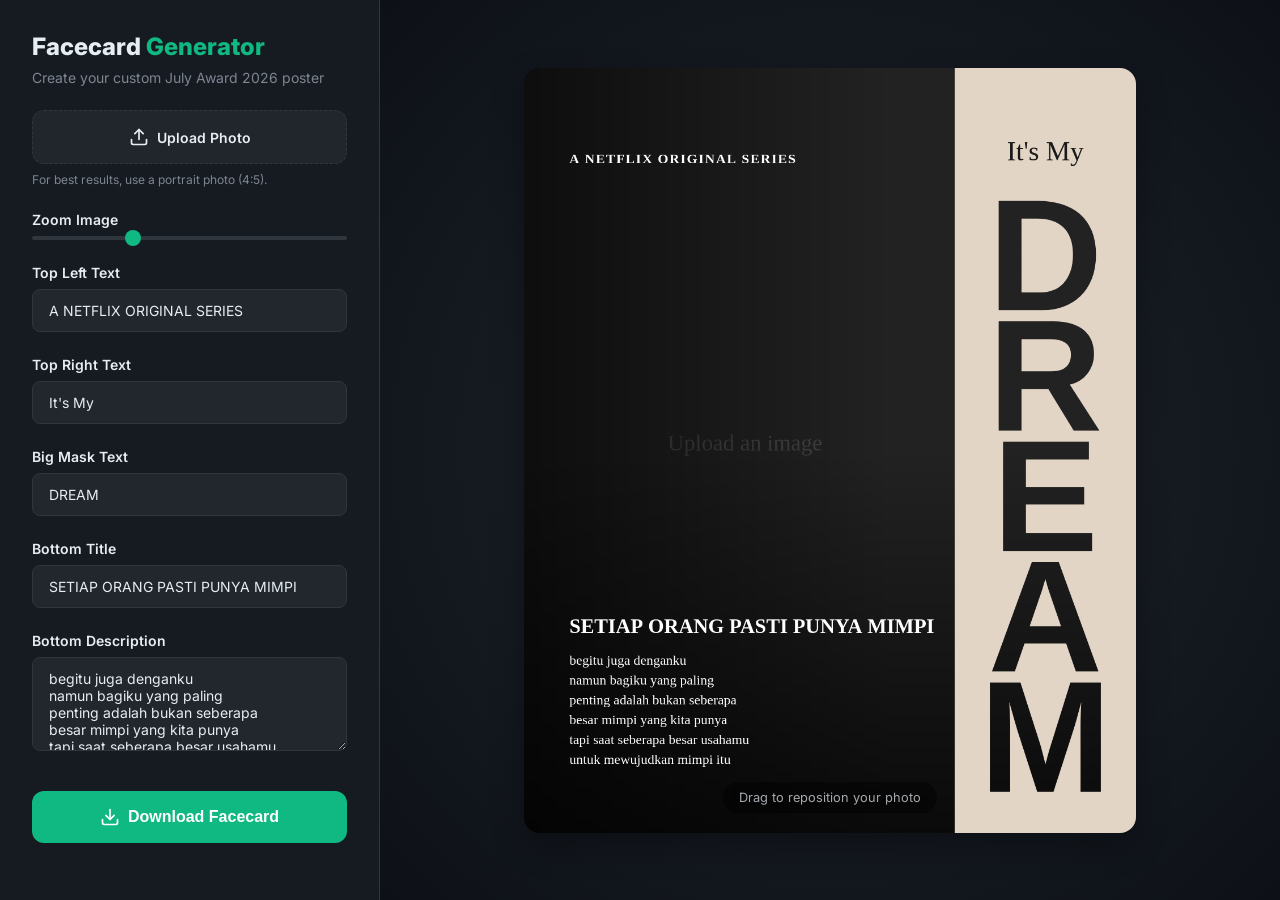
==== index.html @ baae3c75 "Add files via upload" ====
<!DOCTYPE html>
<html lang="en">
<head>
    <meta charset="UTF-8">
    <meta name="viewport" content="width=device-width, initial-scale=1.0">
    <title>July Award 2026 - Facecard Generator</title>
    <link href="https://fonts.googleapis.com/css2?family=Inter:wght@400;500;700;800;900&display=swap" rel="stylesheet">
    <link rel="stylesheet" href="style.css">
</head>
<body>
    <div class="app-container">
        <!-- Sidebar Controls -->
        <aside class="sidebar">
            <div class="brand">
                <h1>Facecard <span>Generator</span></h1>
                <p>Create your custom July Award 2026 poster</p>
            </div>

            <div class="control-group">
                <label for="image-upload" class="upload-btn">
                    <svg xmlns="http://www.w3.org/2000/svg" width="20" height="20" viewBox="0 0 24 24" fill="none" stroke="currentColor" stroke-width="2" stroke-linecap="round" stroke-linejoin="round"><path d="M21 15v4a2 2 0 0 1-2 2H5a2 2 0 0 1-2-2v-4"></path><polyline points="17 8 12 3 7 8"></polyline><line x1="12" y1="3" x2="12" y2="15"></line></svg>
                    Upload Photo
                </label>
                <input type="file" id="image-upload" accept="image/jpeg, image/png, image/webp" hidden>
                <p class="help-text">For best results, use a portrait photo (4:5).</p>
            </div>

            <div class="control-group">
                <label for="zoom-slider">Zoom Image</label>
                <input type="range" id="zoom-slider" min="0.1" max="3" step="0.01" value="1">
            </div>

            <div class="control-group">
                <label for="top-left-text">Top Left Text</label>
                <input type="text" id="top-left-text" value="A NETFLIX ORIGINAL SERIES">
            </div>

            <div class="control-group">
                <label for="top-right-text">Top Right Text</label>
                <input type="text" id="top-right-text" value="It's My">
            </div>

            <div class="control-group">
                <label for="big-text">Big Mask Text</label>
                <input type="text" id="big-text" value="DREAM">
            </div>

            <div class="control-group">
                <label for="bottom-title">Bottom Title</label>
                <input type="text" id="bottom-title" value="SETIAP ORANG PASTI PUNYA MIMPI">
            </div>

            <div class="control-group">
                <label for="bottom-body">Bottom Description</label>
                <textarea id="bottom-body" rows="4">begitu juga denganku
namun bagiku yang paling
penting adalah bukan seberapa
besar mimpi yang kita punya
tapi saat seberapa besar usahamu
untuk mewujudkan mimpi itu</textarea>
            </div>

            <button id="download-btn" class="primary-btn">
                <svg xmlns="http://www.w3.org/2000/svg" width="20" height="20" viewBox="0 0 24 24" fill="none" stroke="currentColor" stroke-width="2" stroke-linecap="round" stroke-linejoin="round"><path d="M21 15v4a2 2 0 0 1-2 2H5a2 2 0 0 1-2-2v-4"></path><polyline points="7 10 12 15 17 10"></polyline><line x1="12" y1="15" x2="12" y2="3"></line></svg>
                Download Facecard
            </button>
        </aside>

        <!-- Main Preview Area -->
        <main class="preview-area">
            <div class="canvas-container">
                <canvas id="facecard-canvas" width="1080" height="1350"></canvas>
                <div class="canvas-overlay-hint">Drag to reposition your photo</div>
            </div>
        </main>
    </div>

    <script src="script.js"></script>
</body>
</html>
---- style.css ----
:root {
    --bg-color: #0d1117;
    --surface-color: #161b22;
    --surface-border: #30363d;
    --text-primary: #e6edf3;
    --text-secondary: #7d8590;
    --brand-color: #10b981; /* A nice vibrant green */
    --brand-hover: #059669;
    --radius-md: 12px;
    --radius-lg: 16px;
    --shadow-subtle: 0 4px 12px rgba(0,0,0,0.1);
    --shadow-strong: 0 12px 32px rgba(0,0,0,0.3);
}

* {
    box-sizing: border-box;
    margin: 0;
    padding: 0;
}

body {
    font-family: 'Inter', sans-serif;
    background-color: var(--bg-color);
    color: var(--text-primary);
    min-height: 100vh;
    display: flex;
    justify-content: center;
}

.app-container {
    display: flex;
    flex-direction: column;
    width: 100%;
    max-width: 1400px;
}

@media (min-width: 1024px) {
    .app-container {
        flex-direction: row;
        height: 100vh;
    }
}

/* Sidebar Styling */
.sidebar {
    background-color: var(--surface-color);
    border-right: 1px solid var(--surface-border);
    padding: 2rem;
    display: flex;
    flex-direction: column;
    gap: 1.5rem;
    overflow-y: auto;
    width: 100%;
}

@media (min-width: 1024px) {
    .sidebar {
        width: 380px;
        flex-shrink: 0;
    }
}

.brand h1 {
    font-size: 1.5rem;
    font-weight: 800;
    margin-bottom: 0.5rem;
}

.brand span {
    color: var(--brand-color);
}

.brand p {
    color: var(--text-secondary);
    font-size: 0.875rem;
}

.control-group {
    display: flex;
    flex-direction: column;
    gap: 0.5rem;
}

label {
    font-size: 0.875rem;
    font-weight: 600;
    color: var(--text-primary);
}

.help-text {
    font-size: 0.75rem;
    color: var(--text-secondary);
}

/* Form Inputs */
input[type="text"], textarea {
    background-color: rgba(255, 255, 255, 0.05);
    border: 1px solid var(--surface-border);
    color: var(--text-primary);
    border-radius: 8px;
    padding: 0.75rem 1rem;
    font-family: 'Inter', sans-serif;
    font-size: 0.875rem;
    transition: all 0.2s ease;
}

input[type="text"]:focus, textarea:focus {
    outline: none;
    border-color: var(--brand-color);
    background-color: rgba(255, 255, 255, 0.1);
    box-shadow: 0 0 0 3px rgba(16, 185, 129, 0.2);
}

textarea {
    resize: vertical;
}

/* Range Slider */
input[type="range"] {
    -webkit-appearance: none;
    width: 100%;
    background: transparent;
}

input[type="range"]::-webkit-slider-thumb {
    -webkit-appearance: none;
    height: 16px;
    width: 16px;
    border-radius: 50%;
    background: var(--brand-color);
    cursor: pointer;
    margin-top: -6px;
}

input[type="range"]::-webkit-slider-runnable-track {
    width: 100%;
    height: 4px;
    cursor: pointer;
    background: var(--surface-border);
    border-radius: 2px;
}

/* Buttons */
.upload-btn {
    display: inline-flex;
    align-items: center;
    justify-content: center;
    gap: 0.5rem;
    background-color: rgba(255,255,255,0.05);
    border: 1px dashed var(--surface-border);
    border-radius: var(--radius-md);
    padding: 1rem;
    cursor: pointer;
    transition: all 0.2s ease;
    text-align: center;
}

.upload-btn:hover {
    background-color: rgba(255,255,255,0.08);
    border-color: var(--text-secondary);
}

.primary-btn {
    display: inline-flex;
    align-items: center;
    justify-content: center;
    gap: 0.5rem;
    background-color: var(--brand-color);
    color: #fff;
    border: none;
    border-radius: var(--radius-md);
    padding: 1rem;
    font-weight: 700;
    font-size: 1rem;
    cursor: pointer;
    transition: all 0.2s ease;
    margin-top: 1rem;
}

.primary-btn:hover {
    background-color: var(--brand-hover);
    transform: translateY(-2px);
    box-shadow: 0 4px 12px rgba(16, 185, 129, 0.3);
}

.primary-btn:active {
    transform: translateY(0);
}

/* Main Preview Area */
.preview-area {
    flex: 1;
    display: flex;
    align-items: center;
    justify-content: center;
    padding: 2rem;
    background: radial-gradient(circle at center, #1f242c 0%, var(--bg-color) 100%);
    overflow: hidden;
}

.canvas-container {
    position: relative;
    max-width: 100%;
    max-height: 100%;
    display: flex;
    justify-content: center;
    align-items: center;
    box-shadow: var(--shadow-strong);
    border-radius: var(--radius-lg);
    overflow: hidden;
    background-color: #000;
}

canvas {
    max-width: 100%;
    max-height: 85vh;
    object-fit: contain;
    cursor: grab;
    transition: transform 0.1s ease-out;
}

canvas:active {
    cursor: grabbing;
}

.canvas-overlay-hint {
    position: absolute;
    bottom: 20px;
    left: 50%;
    transform: translateX(-50%);
    background: rgba(0, 0, 0, 0.6);
    backdrop-filter: blur(4px);
    padding: 8px 16px;
    border-radius: 20px;
    font-size: 0.8rem;
    pointer-events: none;
    opacity: 0.7;
}
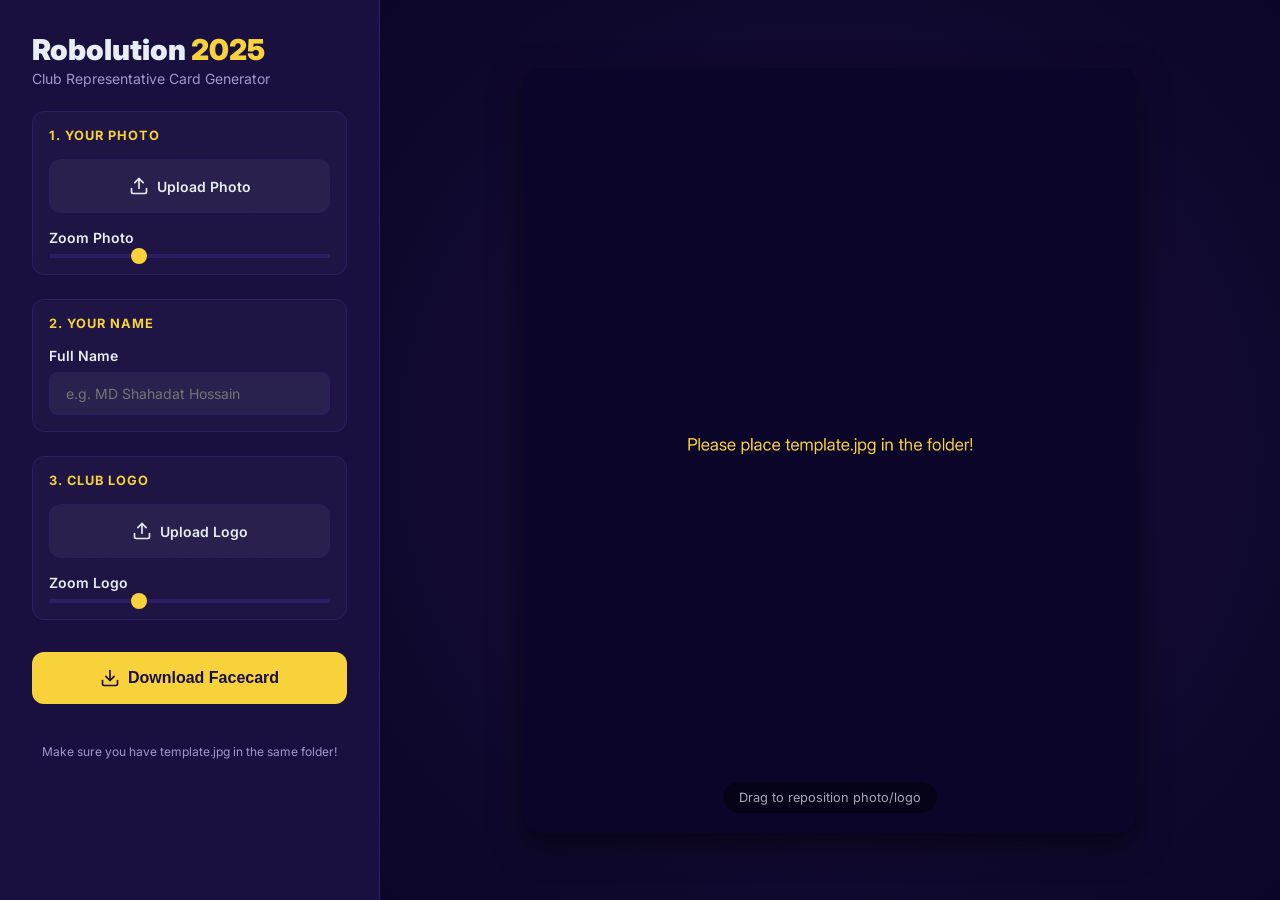
==== commit 9081b602: "Add files via upload" ====
--- a/index.html
+++ b/index.html
@@ -3,7 +3,7 @@
 <head>
     <meta charset="UTF-8">
     <meta name="viewport" content="width=device-width, initial-scale=1.0">
-    <title>July Award 2026 - Facecard Generator</title>
+    <title>Robolution 2025 - Facecard Generator</title>
     <link href="https://fonts.googleapis.com/css2?family=Inter:wght@400;500;700;800;900&display=swap" rel="stylesheet">
     <link rel="stylesheet" href="style.css">
 </head>
@@ -12,65 +12,61 @@
         <!-- Sidebar Controls -->
         <aside class="sidebar">
             <div class="brand">
-                <h1>Facecard <span>Generator</span></h1>
-                <p>Create your custom July Award 2026 poster</p>
+                <h1>Robolution <span>2025</span></h1>
+                <p>Club Representative Card Generator</p>
             </div>
 
-            <div class="control-group">
-                <label for="image-upload" class="upload-btn">
-                    <svg xmlns="http://www.w3.org/2000/svg" width="20" height="20" viewBox="0 0 24 24" fill="none" stroke="currentColor" stroke-width="2" stroke-linecap="round" stroke-linejoin="round"><path d="M21 15v4a2 2 0 0 1-2 2H5a2 2 0 0 1-2-2v-4"></path><polyline points="17 8 12 3 7 8"></polyline><line x1="12" y1="3" x2="12" y2="15"></line></svg>
-                    Upload Photo
-                </label>
-                <input type="file" id="image-upload" accept="image/jpeg, image/png, image/webp" hidden>
-                <p class="help-text">For best results, use a portrait photo (4:5).</p>
+            <div class="control-section">
+                <h3>1. Your Photo</h3>
+                <div class="control-group">
+                    <label for="image-upload" class="upload-btn">
+                        <svg xmlns="http://www.w3.org/2000/svg" width="20" height="20" viewBox="0 0 24 24" fill="none" stroke="currentColor" stroke-width="2" stroke-linecap="round" stroke-linejoin="round"><path d="M21 15v4a2 2 0 0 1-2 2H5a2 2 0 0 1-2-2v-4"></path><polyline points="17 8 12 3 7 8"></polyline><line x1="12" y1="3" x2="12" y2="15"></line></svg>
+                        Upload Photo
+                    </label>
+                    <input type="file" id="image-upload" accept="image/jpeg, image/png, image/webp" hidden>
+                </div>
+                <div class="control-group">
+                    <label for="zoom-slider">Zoom Photo</label>
+                    <input type="range" id="zoom-slider" min="0.1" max="3" step="0.01" value="1">
+                </div>
             </div>
 
-            <div class="control-group">
-                <label for="zoom-slider">Zoom Image</label>
-                <input type="range" id="zoom-slider" min="0.1" max="3" step="0.01" value="1">
+            <div class="control-section">
+                <h3>2. Your Name</h3>
+                <div class="control-group">
+                    <label for="user-name">Full Name</label>
+                    <input type="text" id="user-name" placeholder="e.g. MD Shahadat Hossain">
+                </div>
             </div>
 
-            <div class="control-group">
-                <label for="top-left-text">Top Left Text</label>
-                <input type="text" id="top-left-text" value="A NETFLIX ORIGINAL SERIES">
-            </div>
-
-            <div class="control-group">
-                <label for="top-right-text">Top Right Text</label>
-                <input type="text" id="top-right-text" value="It's My">
-            </div>
-
-            <div class="control-group">
-                <label for="big-text">Big Mask Text</label>
-                <input type="text" id="big-text" value="DREAM">
-            </div>
-
-            <div class="control-group">
-                <label for="bottom-title">Bottom Title</label>
-                <input type="text" id="bottom-title" value="SETIAP ORANG PASTI PUNYA MIMPI">
-            </div>
-
-            <div class="control-group">
-                <label for="bottom-body">Bottom Description</label>
-                <textarea id="bottom-body" rows="4">begitu juga denganku
-namun bagiku yang paling
-penting adalah bukan seberapa
-besar mimpi yang kita punya
-tapi saat seberapa besar usahamu
-untuk mewujudkan mimpi itu</textarea>
+            <div class="control-section">
+                <h3>3. Club Logo</h3>
+                <div class="control-group">
+                    <label for="logo-upload" class="upload-btn">
+                        <svg xmlns="http://www.w3.org/2000/svg" width="20" height="20" viewBox="0 0 24 24" fill="none" stroke="currentColor" stroke-width="2" stroke-linecap="round" stroke-linejoin="round"><path d="M21 15v4a2 2 0 0 1-2 2H5a2 2 0 0 1-2-2v-4"></path><polyline points="17 8 12 3 7 8"></polyline><line x1="12" y1="3" x2="12" y2="15"></line></svg>
+                        Upload Logo
+                    </label>
+                    <input type="file" id="logo-upload" accept="image/jpeg, image/png, image/webp" hidden>
+                </div>
+                <div class="control-group">
+                    <label for="logo-zoom-slider">Zoom Logo</label>
+                    <input type="range" id="logo-zoom-slider" min="0.1" max="3" step="0.01" value="1">
+                </div>
             </div>
 
             <button id="download-btn" class="primary-btn">
                 <svg xmlns="http://www.w3.org/2000/svg" width="20" height="20" viewBox="0 0 24 24" fill="none" stroke="currentColor" stroke-width="2" stroke-linecap="round" stroke-linejoin="round"><path d="M21 15v4a2 2 0 0 1-2 2H5a2 2 0 0 1-2-2v-4"></path><polyline points="7 10 12 15 17 10"></polyline><line x1="12" y1="15" x2="12" y2="3"></line></svg>
                 Download Facecard
             </button>
+            <p class="help-text" style="margin-top: 1rem; text-align: center;">Make sure you have template.jpg in the same folder!</p>
         </aside>
 
         <!-- Main Preview Area -->
         <main class="preview-area">
             <div class="canvas-container">
                 <canvas id="facecard-canvas" width="1080" height="1350"></canvas>
-                <div class="canvas-overlay-hint">Drag to reposition your photo</div>
+                <div class="canvas-overlay-hint">Drag to reposition photo/logo</div>
+                <div id="active-layer-indicator" class="active-layer-indicator">Moving: Photo</div>
             </div>
         </main>
     </div>
--- a/style.css
+++ b/style.css
@@ -1,15 +1,16 @@
 :root {
-    --bg-color: #0d1117;
-    --surface-color: #161b22;
-    --surface-border: #30363d;
+    --bg-color: #0b0629;
+    --surface-color: #1a1040;
+    --surface-border: #2d1d66;
     --text-primary: #e6edf3;
-    --text-secondary: #7d8590;
-    --brand-color: #10b981; /* A nice vibrant green */
-    --brand-hover: #059669;
+    --text-secondary: #a395cf;
+    --brand-color: #f7d23a; /* Robolution yellow */
+    --brand-hover: #e5b922;
+    --brand-text: #1a1040; /* Dark text for yellow button */
     --radius-md: 12px;
     --radius-lg: 16px;
-    --shadow-subtle: 0 4px 12px rgba(0,0,0,0.1);
-    --shadow-strong: 0 12px 32px rgba(0,0,0,0.3);
+    --shadow-subtle: 0 4px 12px rgba(0,0,0,0.2);
+    --shadow-strong: 0 12px 32px rgba(0,0,0,0.5);
 }
 
 * {
@@ -61,9 +62,9 @@
 }
 
 .brand h1 {
-    font-size: 1.5rem;
-    font-weight: 800;
-    margin-bottom: 0.5rem;
+    font-size: 1.8rem;
+    font-weight: 900;
+    margin-bottom: 0.2rem;
 }
 
 .brand span {
@@ -73,6 +74,23 @@
 .brand p {
     color: var(--text-secondary);
     font-size: 0.875rem;
+}
+
+.control-section {
+    background: rgba(255,255,255,0.02);
+    border: 1px solid var(--surface-border);
+    padding: 1rem;
+    border-radius: var(--radius-md);
+    display: flex;
+    flex-direction: column;
+    gap: 1rem;
+}
+
+.control-section h3 {
+    font-size: 0.8rem;
+    text-transform: uppercase;
+    letter-spacing: 1px;
+    color: var(--brand-color);
 }
 
 .control-group {
@@ -93,7 +111,7 @@
 }
 
 /* Form Inputs */
-input[type="text"], textarea {
+input[type="text"] {
     background-color: rgba(255, 255, 255, 0.05);
     border: 1px solid var(--surface-border);
     color: var(--text-primary);
@@ -104,15 +122,11 @@
     transition: all 0.2s ease;
 }
 
-input[type="text"]:focus, textarea:focus {
+input[type="text"]:focus {
     outline: none;
     border-color: var(--brand-color);
     background-color: rgba(255, 255, 255, 0.1);
-    box-shadow: 0 0 0 3px rgba(16, 185, 129, 0.2);
-}
-
-textarea {
-    resize: vertical;
+    box-shadow: 0 0 0 3px rgba(247, 210, 58, 0.2);
 }
 
 /* Range Slider */
@@ -157,7 +171,7 @@
 
 .upload-btn:hover {
     background-color: rgba(255,255,255,0.08);
-    border-color: var(--text-secondary);
+    border-color: var(--brand-color);
 }
 
 .primary-btn {
@@ -166,21 +180,21 @@
     justify-content: center;
     gap: 0.5rem;
     background-color: var(--brand-color);
-    color: #fff;
+    color: var(--brand-text);
     border: none;
     border-radius: var(--radius-md);
     padding: 1rem;
-    font-weight: 700;
+    font-weight: 800;
     font-size: 1rem;
     cursor: pointer;
     transition: all 0.2s ease;
-    margin-top: 1rem;
+    margin-top: 0.5rem;
 }
 
 .primary-btn:hover {
     background-color: var(--brand-hover);
     transform: translateY(-2px);
-    box-shadow: 0 4px 12px rgba(16, 185, 129, 0.3);
+    box-shadow: 0 4px 15px rgba(247, 210, 58, 0.3);
 }
 
 .primary-btn:active {
@@ -194,8 +208,9 @@
     align-items: center;
     justify-content: center;
     padding: 2rem;
-    background: radial-gradient(circle at center, #1f242c 0%, var(--bg-color) 100%);
+    background: radial-gradient(circle at center, #1b0f3b 0%, var(--bg-color) 100%);
     overflow: hidden;
+    position: relative;
 }
 
 .canvas-container {
@@ -236,3 +251,23 @@
     pointer-events: none;
     opacity: 0.7;
 }
+
+.active-layer-indicator {
+    position: absolute;
+    top: 20px;
+    left: 50%;
+    transform: translateX(-50%);
+    background: var(--brand-color);
+    color: var(--brand-text);
+    padding: 6px 14px;
+    border-radius: 20px;
+    font-size: 0.75rem;
+    font-weight: bold;
+    pointer-events: none;
+    opacity: 0;
+    transition: opacity 0.3s;
+}
+
+.active-layer-indicator.show {
+    opacity: 1;
+}
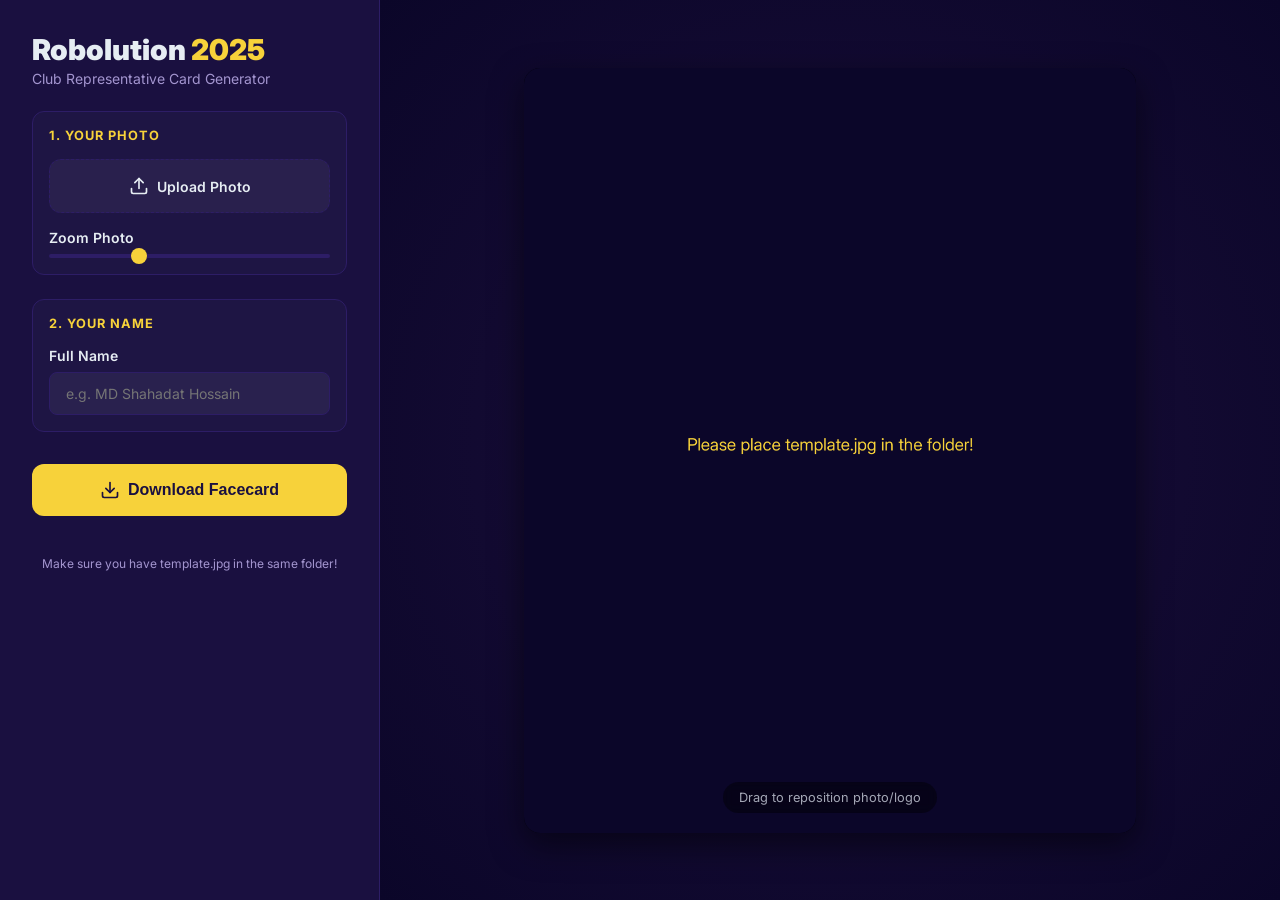
==== commit 640e3372: "Update: Remove logo section, only photo and name" ====
--- a/index.html
+++ b/index.html
@@ -39,21 +39,6 @@
                 </div>
             </div>
 
-            <div class="control-section">
-                <h3>3. Club Logo</h3>
-                <div class="control-group">
-                    <label for="logo-upload" class="upload-btn">
-                        <svg xmlns="http://www.w3.org/2000/svg" width="20" height="20" viewBox="0 0 24 24" fill="none" stroke="currentColor" stroke-width="2" stroke-linecap="round" stroke-linejoin="round"><path d="M21 15v4a2 2 0 0 1-2 2H5a2 2 0 0 1-2-2v-4"></path><polyline points="17 8 12 3 7 8"></polyline><line x1="12" y1="3" x2="12" y2="15"></line></svg>
-                        Upload Logo
-                    </label>
-                    <input type="file" id="logo-upload" accept="image/jpeg, image/png, image/webp" hidden>
-                </div>
-                <div class="control-group">
-                    <label for="logo-zoom-slider">Zoom Logo</label>
-                    <input type="range" id="logo-zoom-slider" min="0.1" max="3" step="0.01" value="1">
-                </div>
-            </div>
-
             <button id="download-btn" class="primary-btn">
                 <svg xmlns="http://www.w3.org/2000/svg" width="20" height="20" viewBox="0 0 24 24" fill="none" stroke="currentColor" stroke-width="2" stroke-linecap="round" stroke-linejoin="round"><path d="M21 15v4a2 2 0 0 1-2 2H5a2 2 0 0 1-2-2v-4"></path><polyline points="7 10 12 15 17 10"></polyline><line x1="12" y1="15" x2="12" y2="3"></line></svg>
                 Download Facecard
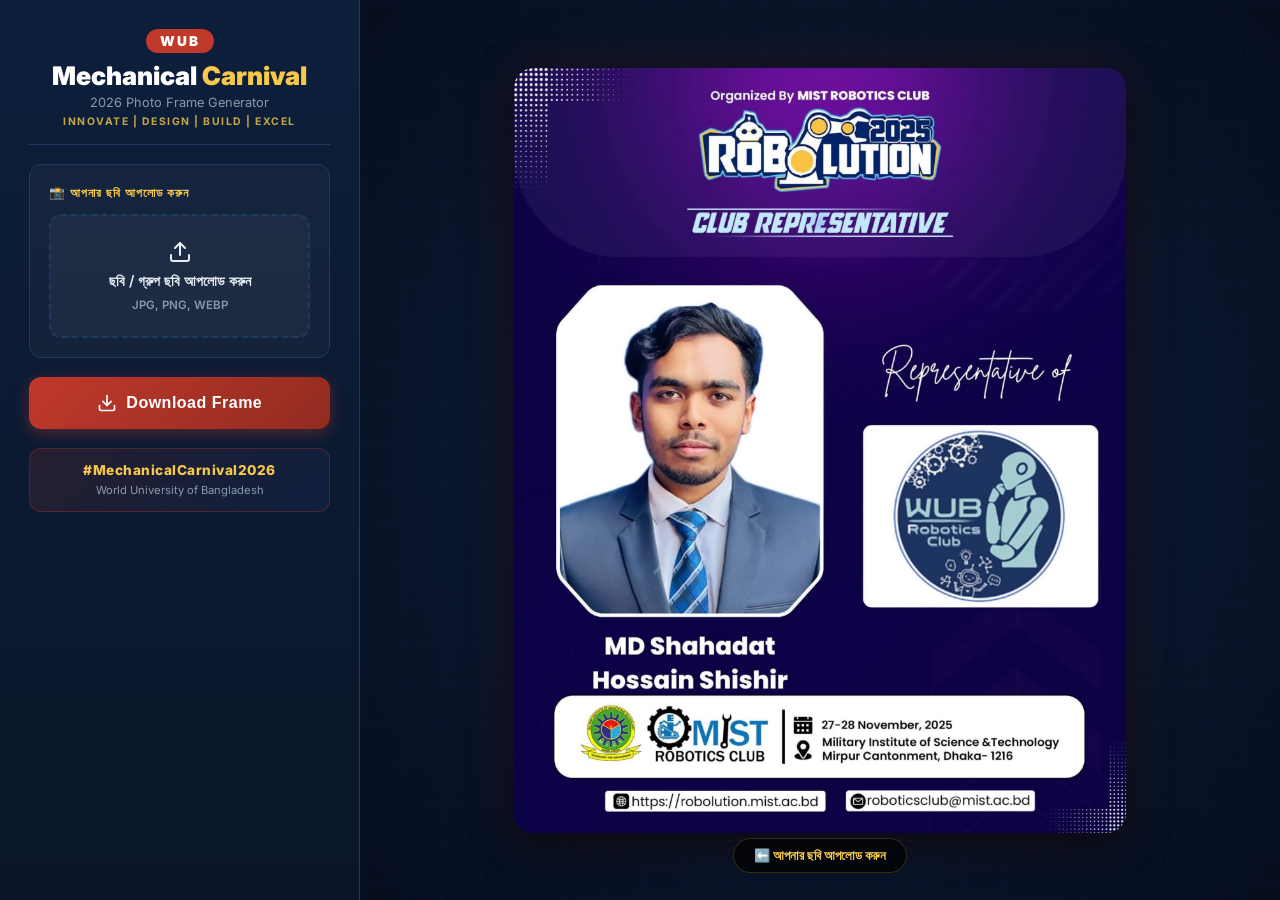
==== commit 88cef314: "Add Mechanical Carnival 2026 photo frame generator" ====
--- a/index.html
+++ b/index.html
@@ -3,8 +3,9 @@
 <head>
     <meta charset="UTF-8">
     <meta name="viewport" content="width=device-width, initial-scale=1.0">
-    <title>Robolution 2025 - Facecard Generator</title>
-    <link href="https://fonts.googleapis.com/css2?family=Inter:wght@400;500;700;800;900&display=swap" rel="stylesheet">
+    <title>Mechanical Carnival 2026 - Photo Frame Generator</title>
+    <meta name="description" content="Create your Mechanical Carnival 2026 photo frame! Upload your photo and share your #MechanicalCarnival2026 moment.">
+    <link href="https://fonts.googleapis.com/css2?family=Inter:wght@400;500;600;700;800;900&display=swap" rel="stylesheet">
     <link rel="stylesheet" href="style.css">
 </head>
 <body>
@@ -12,50 +13,58 @@
         <!-- Sidebar Controls -->
         <aside class="sidebar">
             <div class="brand">
-                <h1>Robolution <span>2025</span></h1>
-                <p>Club Representative Card Generator</p>
+                <div class="brand-badge">WUB</div>
+                <h1>Mechanical <span>Carnival</span></h1>
+                <p class="brand-sub">2026 Photo Frame Generator</p>
+                <p class="brand-tagline">INNOVATE | DESIGN | BUILD | EXCEL</p>
             </div>
 
             <div class="control-section">
-                <h3>1. Your Photo</h3>
+                <h3>📸 আপনার ছবি আপলোড করুন</h3>
                 <div class="control-group">
-                    <label for="image-upload" class="upload-btn">
-                        <svg xmlns="http://www.w3.org/2000/svg" width="20" height="20" viewBox="0 0 24 24" fill="none" stroke="currentColor" stroke-width="2" stroke-linecap="round" stroke-linejoin="round"><path d="M21 15v4a2 2 0 0 1-2 2H5a2 2 0 0 1-2-2v-4"></path><polyline points="17 8 12 3 7 8"></polyline><line x1="12" y1="3" x2="12" y2="15"></line></svg>
-                        Upload Photo
+                    <label for="image-upload" class="upload-btn" id="upload-label">
+                        <svg xmlns="http://www.w3.org/2000/svg" width="24" height="24" viewBox="0 0 24 24" fill="none" stroke="currentColor" stroke-width="2" stroke-linecap="round" stroke-linejoin="round"><path d="M21 15v4a2 2 0 0 1-2 2H5a2 2 0 0 1-2-2v-4"></path><polyline points="17 8 12 3 7 8"></polyline><line x1="12" y1="3" x2="12" y2="15"></line></svg>
+                        <span>ছবি / গ্রুপ ছবি আপলোড করুন</span>
+                        <small>JPG, PNG, WEBP</small>
                     </label>
                     <input type="file" id="image-upload" accept="image/jpeg, image/png, image/webp" hidden>
                 </div>
+            </div>
+
+            <div class="control-section" id="photo-controls" style="display:none;">
+                <h3>🔧 ছবি সাজান</h3>
                 <div class="control-group">
-                    <label for="zoom-slider">Zoom Photo</label>
+                    <label for="zoom-slider">🔍 জুম করুন</label>
                     <input type="range" id="zoom-slider" min="0.1" max="3" step="0.01" value="1">
                 </div>
-            </div>
-
-            <div class="control-section">
-                <h3>2. Your Name</h3>
-                <div class="control-group">
-                    <label for="user-name">Full Name</label>
-                    <input type="text" id="user-name" placeholder="e.g. MD Shahadat Hossain">
+                <div class="drag-hint">
+                    <svg xmlns="http://www.w3.org/2000/svg" width="14" height="14" viewBox="0 0 24 24" fill="none" stroke="currentColor" stroke-width="2"><polyline points="5 9 2 12 5 15"></polyline><polyline points="9 5 12 2 15 5"></polyline><polyline points="15 19 12 22 9 19"></polyline><polyline points="19 9 22 12 19 15"></polyline><line x1="2" y1="12" x2="22" y2="12"></line><line x1="12" y1="2" x2="12" y2="22"></line></svg>
+                    ছবি drag করে সরাতে পারবেন
                 </div>
             </div>
 
             <button id="download-btn" class="primary-btn">
                 <svg xmlns="http://www.w3.org/2000/svg" width="20" height="20" viewBox="0 0 24 24" fill="none" stroke="currentColor" stroke-width="2" stroke-linecap="round" stroke-linejoin="round"><path d="M21 15v4a2 2 0 0 1-2 2H5a2 2 0 0 1-2-2v-4"></path><polyline points="7 10 12 15 17 10"></polyline><line x1="12" y1="15" x2="12" y2="3"></line></svg>
-                Download Facecard
+                Download Frame
             </button>
-            <p class="help-text" style="margin-top: 1rem; text-align: center;">Make sure you have template.jpg in the same folder!</p>
+
+            <div class="share-tag">
+                <p>#MechanicalCarnival2026</p>
+                <small>World University of Bangladesh</small>
+            </div>
         </aside>
 
         <!-- Main Preview Area -->
         <main class="preview-area">
             <div class="canvas-container">
-                <canvas id="facecard-canvas" width="1080" height="1350"></canvas>
-                <div class="canvas-overlay-hint">Drag to reposition photo/logo</div>
-                <div id="active-layer-indicator" class="active-layer-indicator">Moving: Photo</div>
+                <canvas id="facecard-canvas" width="1080" height="1080"></canvas>
+                <div class="canvas-overlay-hint" id="overlay-hint">⬅️ আপনার ছবি আপলোড করুন</div>
+                <div id="active-layer-indicator" class="active-layer-indicator">📸 ছবি সরানো হচ্ছে...</div>
             </div>
         </main>
     </div>
 
+    <script src="frame_data.js"></script>
     <script src="script.js"></script>
 </body>
 </html>
--- a/style.css
+++ b/style.css
@@ -1,16 +1,18 @@
 :root {
-    --bg-color: #0b0629;
-    --surface-color: #1a1040;
-    --surface-border: #2d1d66;
+    --bg-color: #0a1628;
+    --surface-color: #0d1f3c;
+    --surface-border: #1e3a5f;
     --text-primary: #e6edf3;
-    --text-secondary: #a395cf;
-    --brand-color: #f7d23a; /* Robolution yellow */
+    --text-secondary: #8899aa;
+    --brand-red: #c0392b;
+    --brand-dark-blue: #1a2a5e;
+    --brand-blue: #1e3a8a;
+    --brand-gold: #f7c948;
     --brand-hover: #e5b922;
-    --brand-text: #1a1040; /* Dark text for yellow button */
     --radius-md: 12px;
-    --radius-lg: 16px;
-    --shadow-subtle: 0 4px 12px rgba(0,0,0,0.2);
-    --shadow-strong: 0 12px 32px rgba(0,0,0,0.5);
+    --radius-lg: 20px;
+    --shadow-subtle: 0 4px 12px rgba(0,0,0,0.3);
+    --shadow-strong: 0 12px 40px rgba(0,0,0,0.6);
 }
 
 * {
@@ -21,7 +23,7 @@
 
 body {
     font-family: 'Inter', sans-serif;
-    background-color: var(--bg-color);
+    background: linear-gradient(135deg, #060e1f 0%, #0a1628 50%, #061020 100%);
     color: var(--text-primary);
     min-height: 100vh;
     display: flex;
@@ -32,7 +34,7 @@
     display: flex;
     flex-direction: column;
     width: 100%;
-    max-width: 1400px;
+    max-width: 1500px;
 }
 
 @media (min-width: 1024px) {
@@ -42,55 +44,89 @@
     }
 }
 
-/* Sidebar Styling */
+/* ========================
+   SIDEBAR
+   ======================== */
 .sidebar {
-    background-color: var(--surface-color);
+    background: linear-gradient(180deg, #0d1f3c 0%, #0a1628 100%);
     border-right: 1px solid var(--surface-border);
-    padding: 2rem;
-    display: flex;
-    flex-direction: column;
-    gap: 1.5rem;
+    padding: 1.8rem;
+    display: flex;
+    flex-direction: column;
+    gap: 1.2rem;
     overflow-y: auto;
     width: 100%;
 }
 
 @media (min-width: 1024px) {
     .sidebar {
-        width: 380px;
+        width: 360px;
         flex-shrink: 0;
     }
 }
 
+/* Brand */
+.brand {
+    text-align: center;
+    padding-bottom: 1rem;
+    border-bottom: 1px solid var(--surface-border);
+}
+
+.brand-badge {
+    display: inline-block;
+    background: var(--brand-red);
+    color: white;
+    font-weight: 900;
+    font-size: 0.85rem;
+    padding: 4px 14px;
+    border-radius: 20px;
+    margin-bottom: 0.6rem;
+    letter-spacing: 2px;
+}
+
 .brand h1 {
-    font-size: 1.8rem;
+    font-size: 1.6rem;
     font-weight: 900;
-    margin-bottom: 0.2rem;
+    line-height: 1.1;
+    margin-bottom: 0.3rem;
+    color: white;
 }
 
 .brand span {
-    color: var(--brand-color);
-}
-
-.brand p {
+    color: var(--brand-gold);
+}
+
+.brand-sub {
+    font-size: 0.8rem;
     color: var(--text-secondary);
-    font-size: 0.875rem;
-}
-
+    margin-bottom: 0.3rem;
+}
+
+.brand-tagline {
+    font-size: 0.65rem;
+    color: var(--brand-gold);
+    font-weight: 700;
+    letter-spacing: 1.5px;
+    opacity: 0.8;
+}
+
+/* Control Sections */
 .control-section {
-    background: rgba(255,255,255,0.02);
+    background: rgba(255,255,255,0.03);
     border: 1px solid var(--surface-border);
-    padding: 1rem;
+    padding: 1.2rem;
     border-radius: var(--radius-md);
     display: flex;
     flex-direction: column;
-    gap: 1rem;
+    gap: 0.9rem;
 }
 
 .control-section h3 {
-    font-size: 0.8rem;
+    font-size: 0.78rem;
     text-transform: uppercase;
     letter-spacing: 1px;
-    color: var(--brand-color);
+    color: var(--brand-gold);
+    font-weight: 700;
 }
 
 .control-group {
@@ -100,33 +136,60 @@
 }
 
 label {
-    font-size: 0.875rem;
+    font-size: 0.85rem;
     font-weight: 600;
     color: var(--text-primary);
 }
 
-.help-text {
+.drag-hint {
+    display: flex;
+    align-items: center;
+    gap: 0.5rem;
     font-size: 0.75rem;
     color: var(--text-secondary);
-}
-
-/* Form Inputs */
-input[type="text"] {
-    background-color: rgba(255, 255, 255, 0.05);
+    background: rgba(255,255,255,0.03);
+    padding: 0.5rem 0.75rem;
+    border-radius: 8px;
     border: 1px solid var(--surface-border);
+}
+
+/* Upload Button */
+.upload-btn {
+    display: flex;
+    flex-direction: column;
+    align-items: center;
+    justify-content: center;
+    gap: 0.5rem;
+    background: rgba(255,255,255,0.04);
+    border: 2px dashed var(--surface-border);
+    border-radius: var(--radius-md);
+    padding: 1.5rem 1rem;
+    cursor: pointer;
+    transition: all 0.25s ease;
+    text-align: center;
     color: var(--text-primary);
-    border-radius: 8px;
-    padding: 0.75rem 1rem;
-    font-family: 'Inter', sans-serif;
-    font-size: 0.875rem;
-    transition: all 0.2s ease;
-}
-
-input[type="text"]:focus {
-    outline: none;
-    border-color: var(--brand-color);
-    background-color: rgba(255, 255, 255, 0.1);
-    box-shadow: 0 0 0 3px rgba(247, 210, 58, 0.2);
+}
+
+.upload-btn span {
+    font-weight: 600;
+    font-size: 0.9rem;
+}
+
+.upload-btn small {
+    font-size: 0.72rem;
+    color: var(--text-secondary);
+}
+
+.upload-btn:hover {
+    background: rgba(247, 201, 72, 0.08);
+    border-color: var(--brand-gold);
+    color: var(--brand-gold);
+}
+
+.upload-btn.has-image {
+    border-color: #27ae60;
+    background: rgba(39, 174, 96, 0.08);
+    color: #2ecc71;
 }
 
 /* Range Slider */
@@ -138,79 +201,97 @@
 
 input[type="range"]::-webkit-slider-thumb {
     -webkit-appearance: none;
-    height: 16px;
-    width: 16px;
+    height: 18px;
+    width: 18px;
     border-radius: 50%;
-    background: var(--brand-color);
+    background: var(--brand-gold);
     cursor: pointer;
-    margin-top: -6px;
+    margin-top: -7px;
+    box-shadow: 0 2px 8px rgba(247,201,72,0.4);
 }
 
 input[type="range"]::-webkit-slider-runnable-track {
     width: 100%;
     height: 4px;
     cursor: pointer;
-    background: var(--surface-border);
+    background: linear-gradient(to right, var(--brand-gold), var(--surface-border));
     border-radius: 2px;
 }
 
-/* Buttons */
-.upload-btn {
-    display: inline-flex;
-    align-items: center;
-    justify-content: center;
-    gap: 0.5rem;
-    background-color: rgba(255,255,255,0.05);
-    border: 1px dashed var(--surface-border);
-    border-radius: var(--radius-md);
-    padding: 1rem;
-    cursor: pointer;
-    transition: all 0.2s ease;
-    text-align: center;
-}
-
-.upload-btn:hover {
-    background-color: rgba(255,255,255,0.08);
-    border-color: var(--brand-color);
-}
-
+/* Primary Button */
 .primary-btn {
     display: inline-flex;
     align-items: center;
     justify-content: center;
-    gap: 0.5rem;
-    background-color: var(--brand-color);
-    color: var(--brand-text);
+    gap: 0.6rem;
+    background: linear-gradient(135deg, var(--brand-red) 0%, #922b21 100%);
+    color: white;
     border: none;
     border-radius: var(--radius-md);
-    padding: 1rem;
+    padding: 1rem 1.5rem;
     font-weight: 800;
     font-size: 1rem;
     cursor: pointer;
-    transition: all 0.2s ease;
-    margin-top: 0.5rem;
+    transition: all 0.25s ease;
+    letter-spacing: 0.5px;
+    box-shadow: 0 4px 15px rgba(192,57,43,0.4);
 }
 
 .primary-btn:hover {
-    background-color: var(--brand-hover);
     transform: translateY(-2px);
-    box-shadow: 0 4px 15px rgba(247, 210, 58, 0.3);
+    box-shadow: 0 8px 25px rgba(192,57,43,0.5);
+    background: linear-gradient(135deg, #e74c3c 0%, #c0392b 100%);
 }
 
 .primary-btn:active {
     transform: translateY(0);
 }
 
-/* Main Preview Area */
+/* Share Tag */
+.share-tag {
+    text-align: center;
+    padding: 0.8rem;
+    background: linear-gradient(135deg, rgba(192,57,43,0.15), rgba(30,58,138,0.15));
+    border-radius: var(--radius-md);
+    border: 1px solid rgba(192,57,43,0.3);
+}
+
+.share-tag p {
+    font-weight: 800;
+    font-size: 0.85rem;
+    color: var(--brand-gold);
+    letter-spacing: 0.5px;
+}
+
+.share-tag small {
+    font-size: 0.7rem;
+    color: var(--text-secondary);
+}
+
+/* ========================
+   PREVIEW AREA
+   ======================== */
 .preview-area {
     flex: 1;
     display: flex;
     align-items: center;
     justify-content: center;
     padding: 2rem;
-    background: radial-gradient(circle at center, #1b0f3b 0%, var(--bg-color) 100%);
+    background: radial-gradient(circle at center, #0d1f3c 0%, #060e1f 100%);
     overflow: hidden;
     position: relative;
+}
+
+/* Decorative grid background */
+.preview-area::before {
+    content: '';
+    position: absolute;
+    inset: 0;
+    background-image:
+        linear-gradient(rgba(30,58,138,0.07) 1px, transparent 1px),
+        linear-gradient(90deg, rgba(30,58,138,0.07) 1px, transparent 1px);
+    background-size: 40px 40px;
+    pointer-events: none;
 }
 
 .canvas-container {
@@ -220,10 +301,8 @@
     display: flex;
     justify-content: center;
     align-items: center;
-    box-shadow: var(--shadow-strong);
     border-radius: var(--radius-lg);
-    overflow: hidden;
-    background-color: #000;
+    overflow: visible;
 }
 
 canvas {
@@ -231,7 +310,8 @@
     max-height: 85vh;
     object-fit: contain;
     cursor: grab;
-    transition: transform 0.1s ease-out;
+    border-radius: var(--radius-lg);
+    box-shadow: var(--shadow-strong), 0 0 60px rgba(192,57,43,0.15);
 }
 
 canvas:active {
@@ -240,32 +320,35 @@
 
 .canvas-overlay-hint {
     position: absolute;
-    bottom: 20px;
+    bottom: -40px;
     left: 50%;
     transform: translateX(-50%);
-    background: rgba(0, 0, 0, 0.6);
-    backdrop-filter: blur(4px);
-    padding: 8px 16px;
+    background: rgba(0,0,0,0.7);
+    backdrop-filter: blur(8px);
+    padding: 8px 20px;
     border-radius: 20px;
-    font-size: 0.8rem;
-    pointer-events: none;
-    opacity: 0.7;
+    font-size: 0.82rem;
+    color: var(--brand-gold);
+    font-weight: 600;
+    white-space: nowrap;
+    border: 1px solid rgba(247,201,72,0.2);
 }
 
 .active-layer-indicator {
     position: absolute;
-    top: 20px;
+    top: -40px;
     left: 50%;
     transform: translateX(-50%);
-    background: var(--brand-color);
-    color: var(--brand-text);
-    padding: 6px 14px;
+    background: var(--brand-red);
+    color: white;
+    padding: 6px 18px;
     border-radius: 20px;
-    font-size: 0.75rem;
+    font-size: 0.78rem;
     font-weight: bold;
     pointer-events: none;
     opacity: 0;
     transition: opacity 0.3s;
+    white-space: nowrap;
 }
 
 .active-layer-indicator.show {
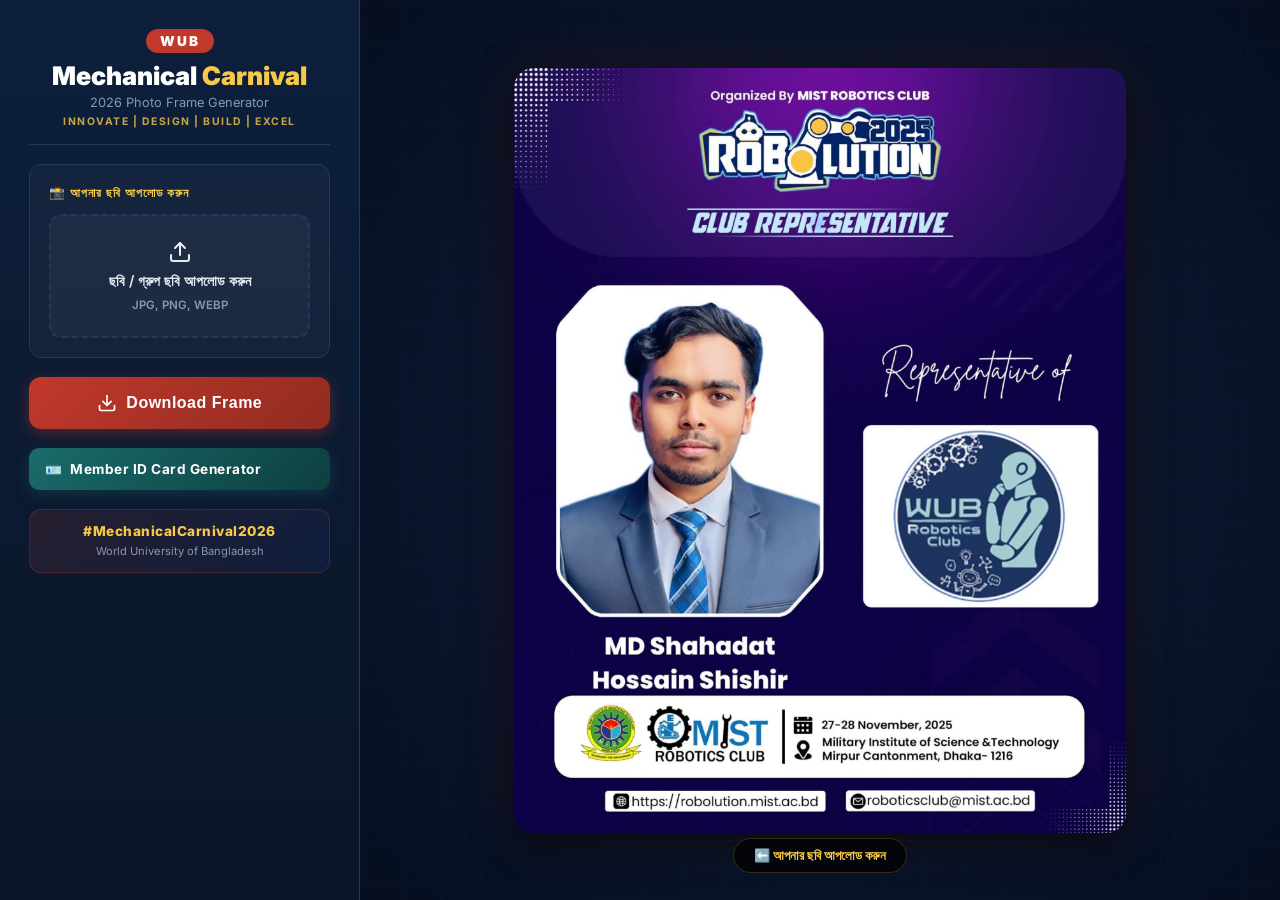
==== commit 0d70d299: "Add files via upload" ====
--- a/index.html
+++ b/index.html
@@ -48,6 +48,10 @@
                 Download Frame
             </button>
 
+            <a href="member-card.html" style="display:flex;align-items:center;gap:0.5rem;background:linear-gradient(135deg,#1a6b6b,#0d3f3f);color:white;text-decoration:none;border-radius:10px;padding:0.8rem 1rem;font-size:0.85rem;font-weight:700;letter-spacing:0.5px;transition:all 0.2s;box-shadow:0 4px 15px rgba(26,107,107,0.35);">
+                <span>🪪</span> Member ID Card Generator
+            </a>
+
             <div class="share-tag">
                 <p>#MechanicalCarnival2026</p>
                 <small>World University of Bangladesh</small>
